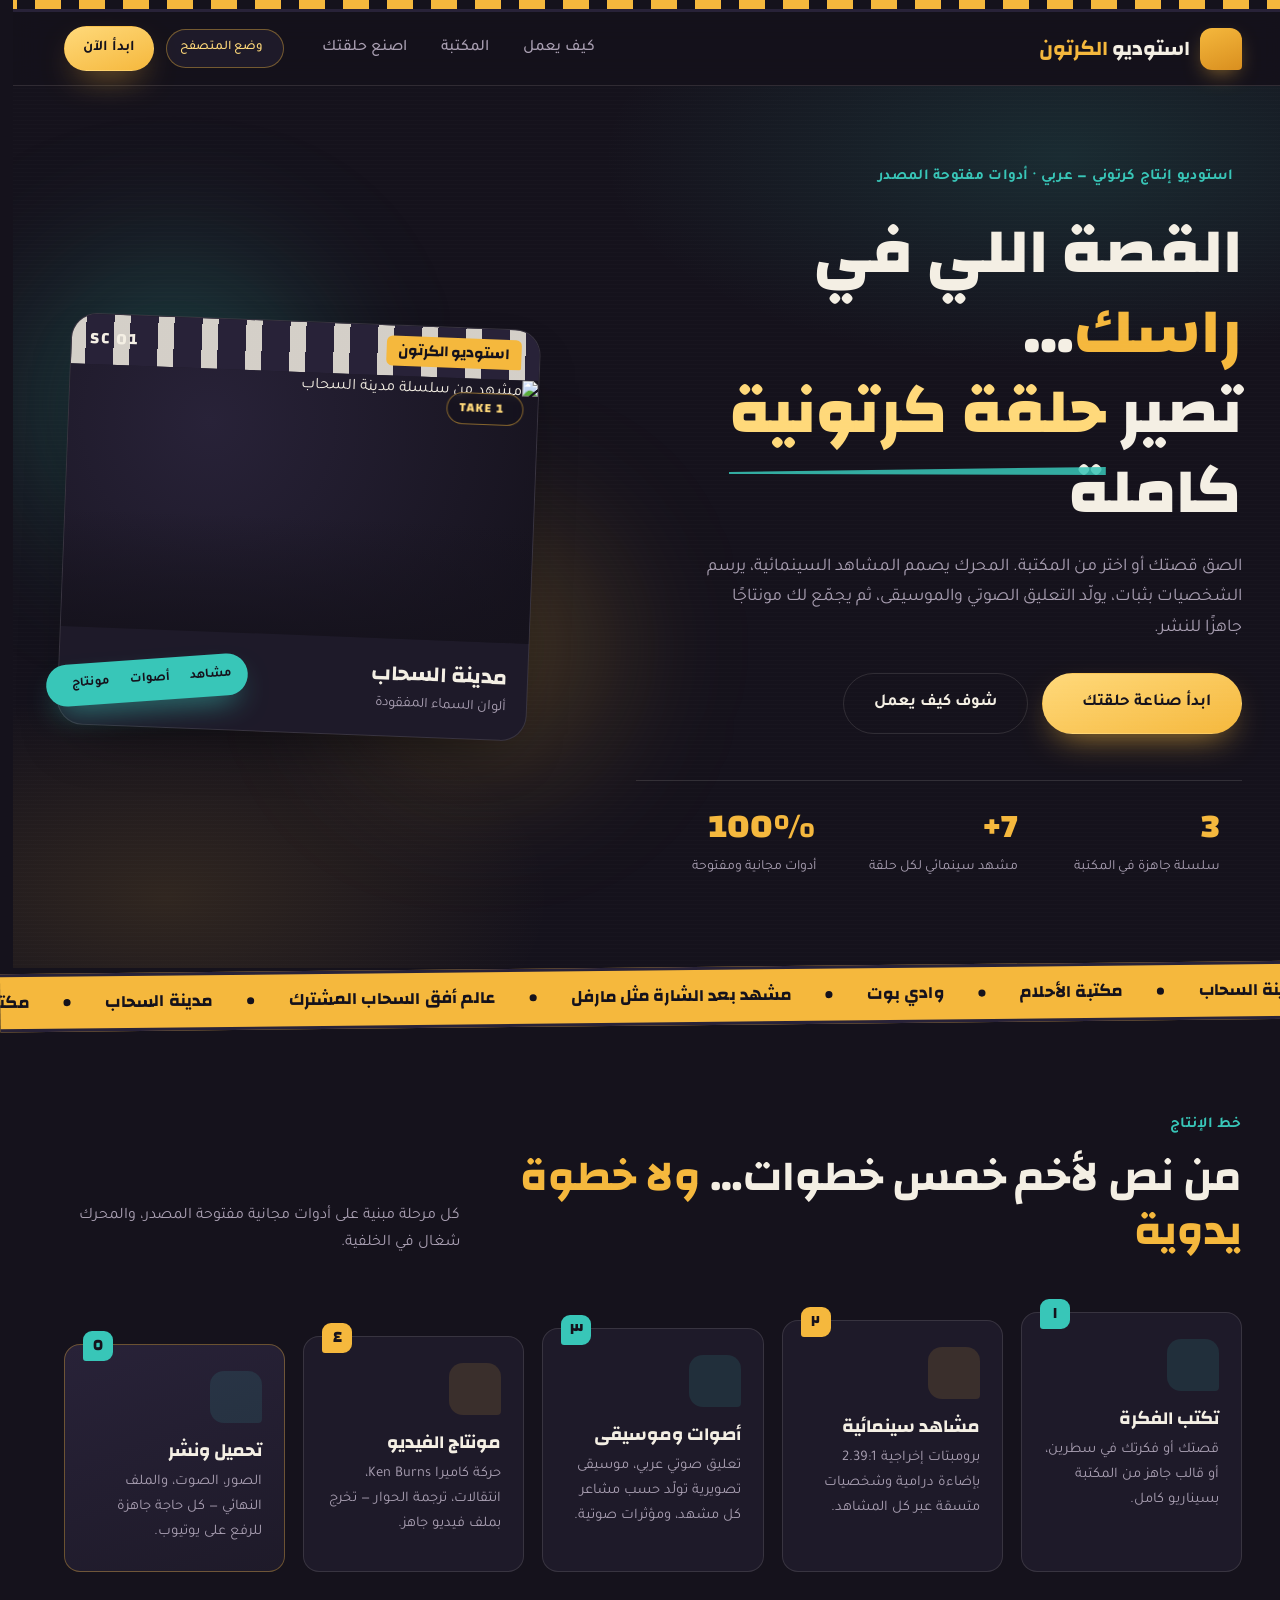
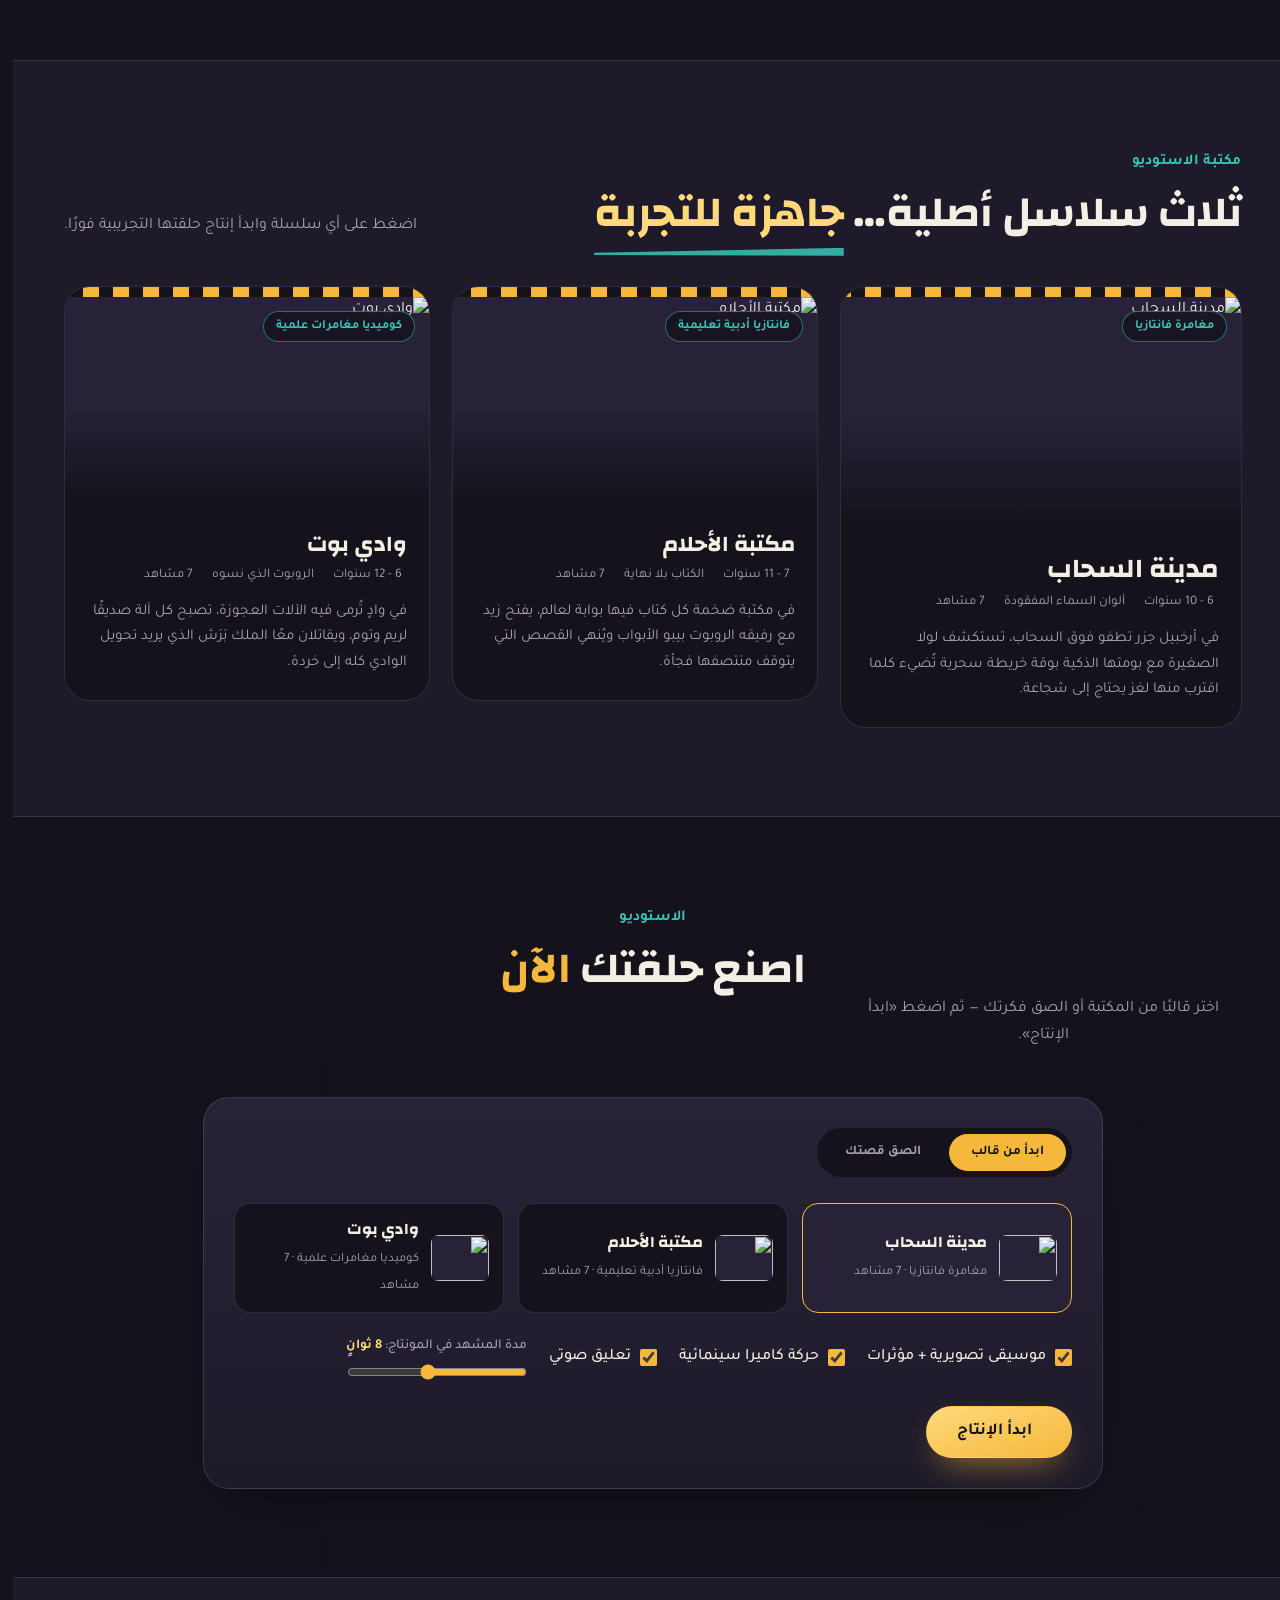
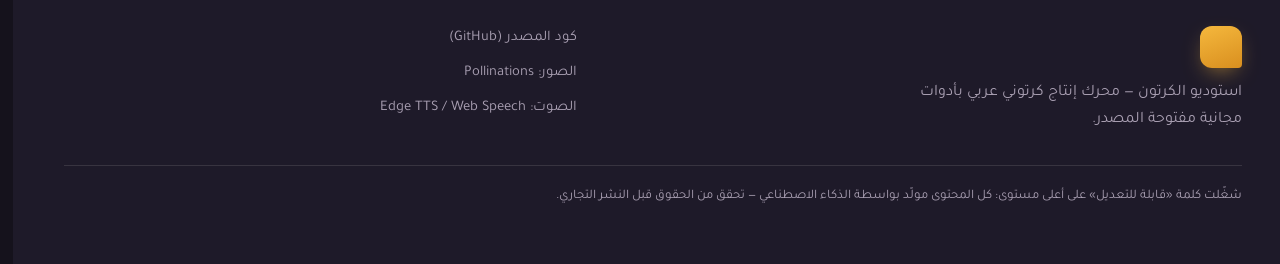
==== web/index.html @ 803f4120 "feat: موقع حي احترافي (GitHub Pages + وضع متصفح) بواجهة استوديو" ====
<!DOCTYPE html>
<html lang="ar" dir="rtl">
<head>
<meta charset="UTF-8">
<meta name="viewport" content="width=device-width, initial-scale=1.0">
<title>استوديو الكرتون — من فكرة إلى حلقة متكاملة</title>
<meta name="description" content="اكتب قصتك واحصل على مشاهد سينمائية، تعليق صوتي، موسيقى ومونتاج جاهز — بأدوات مجانية مفتوحة المصدر.">
<link rel="preconnect" href="https://fonts.googleapis.com">
<link rel="preconnect" href="https://fonts.gstatic.com" crossorigin>
<link href="https://fonts.googleapis.com/css2?family=Changa:wght@400;600;700;800&family=Tajawal:wght@400;500;700&display=swap" rel="stylesheet">
<link rel="stylesheet" href="assets/styles.css">
</head>
<body>

<div class="film-strip" aria-hidden="true"></div>

<header class="site-header">
  <div class="container header-inner">
    <a class="brand" href="#top">
      <span class="brand-mark"><i data-lucide="clapperboard"></i></span>
      <span class="brand-name">استوديو <em>الكرتون</em></span>
    </a>
    <nav class="site-nav" aria-label="التنقل الرئيسي">
      <a href="#how">كيف يعمل</a>
      <a href="#packs">المكتبة</a>
      <a href="#studio">اصنع حلقتك</a>
    </nav>
    <div class="header-actions">
      <span id="mode-badge" class="mode-badge is-loading" title="وضع التشغيل"><i data-lucide="loader-circle"></i><span>جارٍ الفحص…</span></span>
      <a href="#studio" class="btn btn-gold btn-sm">ابدأ الآن</a>
    </div>
  </div>
</header>

<main id="top">

  <section class="hero">
    <div class="container hero-grid">
      <div class="hero-copy">
        <p class="eyebrow"><i data-lucide="wand-2"></i> استوديو إنتاج كرتوني — عربي · أدوات مفتوحة المصدر</p>
        <h1 class="hero-title">القصة اللي في <span class="hl-gold">راسك</span>…<br>تصير <span class="hl-underline">حلقة كرتونية</span> كاملة</h1>
        <p class="hero-sub">الصق قصتك أو اختر من المكتبة. المحرك يصمم المشاهد السينمائية، يرسم الشخصيات بثبات، يولّد التعليق الصوتي والموسيقى، ثم يجمّع لك مونتاجًا جاهزًا للنشر.</p>
        <div class="hero-cta">
          <a href="#studio" class="btn btn-gold btn-lg">ابدأ صناعة حلقتك <i data-lucide="arrow-left"></i></a>
          <a href="#how" class="btn btn-ghost btn-lg">شوف كيف يعمل</a>
        </div>
        <dl class="hero-stats">
          <div><dt>3</dt><dd>سلسلة جاهزة في المكتبة</dd></div>
          <div><dt>7+</dt><dd>مشهد سينمائي لكل حلقة</dd></div>
          <div><dt>100%</dt><dd>أدوات مجانية ومفتوحة</dd></div>
        </dl>
      </div>

      <div class="hero-stage">
        <div class="glow glow-teal" aria-hidden="true"></div>
        <div class="glow glow-gold" aria-hidden="true"></div>
        <figure class="slate-card" id="hero-slate">
          <div class="slate-top">
            <span class="slate-legend">استوديو الكرتون</span>
            <span class="slate-scene">SC 01</span>
          </div>
          <div class="slate-media">
            <img id="hero-slate-img" alt="مشهد من سلسلة مدينة السحاب" src="">
            <div class="slate-overlay"></div>
            <span class="slate-tag"><i data-lucide="film"></i> TAKE 1</span>
          </div>
          <figcaption class="slate-caption">
            <strong id="hero-slate-title">مدينة السحاب</strong>
            <span id="hero-slate-sub">ألوان السماء المفقودة — الحلقة التجريبية</span>
          </figcaption>
        </figure>
        <div class="stage-note" aria-hidden="true">
          <span>مشاهد</span><i data-lucide="image"></i>
          <span>أصوات</span><i data-lucide="mic"></i>
          <span>مونتاج</span><i data-lucide="scissors"></i>
        </div>
      </div>
    </div>
  </section>

  <div class="marquee" aria-hidden="true">
    <div class="marquee-track">
      <span>مدينة السحاب</span><i></i>
      <span>مكتبة الأحلام</span><i></i>
      <span>وادي بوت</span><i></i>
      <span>مشهد بعد الشارة مثل مارفل</span><i></i>
      <span>عالم أفق السحاب المشترك</span><i></i>
      <span>مدينة السحاب</span><i></i>
      <span>مكتبة الأحلام</span><i></i>
      <span>وادي بوت</span><i></i>
      <span>مشهد بعد الشارة مثل مارفل</span><i></i>
      <span>عالم أفق السحاب المشترك</span><i></i>
    </div>
  </div>

  <section class="section" id="how">
    <div class="container">
      <header class="section-head split">
        <div>
          <p class="eyebrow">خط الإنتاج</p>
          <h2>من نص لأخم خمس خطوات… <span class="hl-gold">ولا خطوة يدوية</span></h2>
        </div>
        <p class="section-note">كل مرحلة مبنية على أدوات مجانية مفتوحة المصدر، والمحرك شغال في الخلفية.</p>
      </header>

      <ol class="steps">
        <li class="step" style="--n:1">
          <span class="step-icon"><i data-lucide="pen-line"></i></span>
          <h3>تكتب الفكرة</h3>
          <p>قصتك أو فكرتك في سطرين، أو قالب جاهز من المكتبة بسيناريو كامل.</p>
        </li>
        <li class="step" style="--n:2">
          <span class="step-icon"><i data-lucide="image"></i></span>
          <h3>مشاهد سينمائية</h3>
          <p>برومبتات إخراجية 2.39:1 بإضاءة درامية وشخصيات متسقة عبر كل المشاهد.</p>
        </li>
        <li class="step" style="--n:3">
          <span class="step-icon"><i data-lucide="mic"></i></span>
          <h3>أصوات وموسيقى</h3>
          <p>تعليق صوتي عربي، موسيقى تصويرية تولّد حسب مشاعر كل مشهد، ومؤثرات صوتية.</p>
        </li>
        <li class="step" style="--n:4">
          <span class="step-icon"><i data-lucide="scissors"></i></span>
          <h3>مونتاج الفيديو</h3>
          <p>حركة كاميرا Ken Burns، انتقالات، ترجمة الحوار — تخرج بملف فيديو جاهز.</p>
        </li>
        <li class="step step-cta" style="--n:5">
          <span class="step-icon"><i data-lucide="download"></i></span>
          <h3>تحميل ونشر</h3>
          <p>الصور، الصوت، والملف النهائي — كل حاجة جاهزة للرفع على يوتيوب.</p>
        </li>
      </ol>
    </div>
  </section>

  <section class="section section-alt" id="packs">
    <div class="container">
      <header class="section-head split">
        <div>
          <p class="eyebrow">مكتبة الاستوديو</p>
          <h2>ثلاث سلاسل أصلية… <span class="hl-underline">جاهزة للتجربة</span></h2>
        </div>
        <p class="section-note">اضغط على أي سلسلة وابدأ إنتاج حلقتها التجريبية فورًا.</p>
      </header>
      <div id="packs-grid" class="packs-grid"><!-- rendered by app.js --></div>
    </div>
  </section>

  <section class="section studio" id="studio">
    <div class="container">
      <header class="section-head center">
        <p class="eyebrow">الاستوديو</p>
        <h2>اصنع حلقتك <span class="hl-gold">الآن</span></h2>
        <p class="section-note">اختر قالبًا من المكتبة أو الصق فكرتك — ثم اضغط «ابدأ الإنتاج».</p>
      </header>

      <div class="studio-panel">
        <div class="tabs" role="tablist">
          <button class="tab is-active" role="tab" data-tab="template" aria-selected="true">ابدأ من قالب</button>
          <button class="tab" role="tab" data-tab="custom" aria-selected="false">الصق قصتك</button>
        </div>

        <div class="tab-pane" data-pane="template">
          <div id="pack-picker" class="pack-picker"><!-- rendered by app.js --></div>
        </div>

        <div class="tab-pane is-hidden" data-pane="custom">
          <label class="field-label" for="idea">قصة الحلقة / الفكرة</label>
          <textarea id="idea" rows="6" placeholder="اكتب قصتك هنا… مثلًا: دبابة نينجا خضراء اسمها فول تكتشف أنها تقدر تتحول لأي مركبة، وبتحاول تنقذ المدينة من لص الألعاب."></textarea>
          <p class="field-hint"><i data-lucide="info"></i> في وضع المتصفح نقسم قصتك تلقائيًا إلى مشاهد ونولّد لها صورًا ومونتاجًا. في وضع الخادم يكتب المحرك سيناريو كاملًا بحبكة وشخصيات.</p>
        </div>

        <div class="options-row">
          <label class="opt">
            <input type="checkbox" id="opt-music" checked>
            <span>موسيقى تصويرية + مؤثرات</span>
          </label>
          <label class="opt">
            <input type="checkbox" id="opt-motion" checked>
            <span>حركة كاميرا سينمائية</span>
          </label>
          <label class="opt">
            <input type="checkbox" id="opt-tts" checked>
            <span>تعليق صوتي</span>
          </label>
          <label class="opt opt-slider">
            <span>مدة المشهد في المونتاج: <b id="scene-sec-label">8 ثوانٍ</b></span>
            <input type="range" id="scene-sec" min="3" max="12" step="1" value="8">
          </label>
        </div>

        <div class="studio-actions">
          <button id="btn-generate" class="btn btn-gold btn-lg">
            <i data-lucide="play"></i> ابدأ الإنتاج
          </button>
          <button id="btn-settings" class="btn btn-ghost" title="إعدادات الخادم (كلمة المرور)">
            <i data-lucide="settings-2"></i>
          </button>
        </div>
        <p id="form-msg" class="form-msg is-hidden"></p>
      </div>
    </div>
  </section>

  <section class="section section-alt is-hidden" id="output">
    <div class="container">
      <header class="section-head split">
        <div>
          <p class="eyebrow">الإنتاج</p>
          <h2 id="output-title">حلقتك قيد التجهيز</h2>
        </div>
        <p class="section-note" id="output-sub">اتبع الخطوات أدناه</p>
      </header>

      <ol class="phases" id="phases">
        <li class="phase" data-phase="writing"><i data-lucide="pen-line"></i><span>كتابة السيناريو</span></li>
        <li class="phase" data-phase="images"><i data-lucide="image"></i><span>توليد المشاهد</span></li>
        <li class="phase" data-phase="audio"><i data-lucide="mic"></i><span>الصوت والموسيقى</span></li>
        <li class="phase" data-phase="montage"><i data-lucide="scissors"></i><span>المونتاج</span></li>
        <li class="phase" data-phase="done"><i data-lucide="check-circle-2"></i><span>جاهز</span></li>
      </ol>

      <div class="progress-bar"><span id="progress-fill" style="width:0%"></span></div>
      <p id="progress-text" class="progress-text">البدء…</p>

      <div class="scenes-wrap">
        <h3 class="scenes-heading">مشاهد الحلقة</h3>
        <div id="scenes-grid" class="scenes-grid"><!-- rendered by app.js --></div>
      </div>

      <div class="results-row">
        <div class="result-card" id="result-video">
          <div class="result-card-head"><i data-lucide="clapperboard"></i><span>مونتاج الفيديو</span></div>
          <div class="result-empty">الفيديو بيتجهّز هنا…</div>
        </div>
        <div class="result-card">
          <div class="result-card-head"><i data-lucide="folder-down"></i><span>ملفات الحلقة</span></div>
          <div class="result-actions" id="result-actions"></div>
          <p class="field-hint">حمل الصور كأرشيف، استمع لكل مشهد، أو حمل الفيديو النهائي.</p>
        </div>
      </div>
    </div>
  </section>

</main>

<footer class="site-footer">
  <div class="container footer-inner">
    <div>
      <span class="brand-mark"><i data-lucide="clapperboard"></i></span>
      <p class="footer-tag">استوديو الكرتون — محرك إنتاج كرتوني عربي بأدوات مجانية مفتوحة المصدر.</p>
    </div>
    <ul class="footer-links">
      <li><i data-lucide="github"></i> <a href="https://github.com/ehabatef102-creator/cartoon-studio" target="_blank" rel="noopener">كود المصدر (GitHub)</a></li>
      <li><i data-lucide="image"></i> الصور: Pollinations</li>
      <li><i data-lucide="audio-lines"></i> الصوت: Edge TTS / Web Speech</li>
    </ul>
    <p class="footer-note">شغّلت كلمة «قابلة للتعديل» على أعلى مستوى: كل المحتوى مولّد بواسطة الذكاء الاصطناعي — تحقق من الحقوق قبل النشر التجاري.</p>
  </div>
</footer>

<div class="modal-backdrop is-hidden" id="settings-modal">
  <div class="modal">
    <button class="modal-close" id="settings-close" aria-label="إغلاق"><i data-lucide="x"></i></button>
    <h3>إعدادات الخادم</h3>
    <p class="field-hint">في وضع الخادم (المستضاف ذاتيًا) يمكن حماية لوحة التحكم بكلمة مرور. مخزّنة محليًا فقط.</p>
    <label class="field-label" for="admin-pass">كلمة المرور</label>
    <input type="password" id="admin-pass" placeholder="admin123">
    <div class="modal-actions">
      <button class="btn btn-gold" id="settings-save">حفظ</button>
    </div>
  </div>
</div>

<script src="https://unpkg.com/lucide@0.469.0/dist/umd/lucide.min.js"></script>
<script src="assets/app.js"></script>
</body>
</html>
---- web/assets/styles.css ----
/* ============================================================
   استوديو الكرتون — الهوية البصرية
   لوحة سينمائية: حبر منتصف الليل + ذهبي بروجكتر + تركوازي
   خطوط مفتوحة: Changa (عناوين) + Tajawal (نصوص)
   ============================================================ */

:root {
  --ink: #15121c;
  --ink-2: #1e1a29;
  --ink-3: #282238;
  --gold: #f5b83d;
  --gold-2: #ffd97a;
  --teal: #38c6b8;
  --crimson: #ff5d5d;
  --paper: #f4efe4;
  --muted: #a99fb2;
  --line: rgba(244, 239, 228, 0.12);
  --radius-lg: 26px;
  --radius: 16px;
  --radius-sm: 10px;
  --font-display: "Changa", "Tajawal", sans-serif;
  --font-body: "Tajawal", sans-serif;
  --shadow-card: 0 24px 60px -30px rgba(0, 0, 0, 0.65);
  --ease: cubic-bezier(0.22, 1, 0.36, 1);
}

* { box-sizing: border-box; margin: 0; padding: 0; }

html { scroll-behavior: smooth; }

body {
  font-family: var(--font-body);
  background: var(--ink);
  color: var(--paper);
  line-height: 1.7;
  overflow-x: hidden;
  -webkit-font-smoothing: antialiased;
}

::selection { background: var(--gold); color: var(--ink); }

a { color: inherit; text-decoration: none; }
img { display: block; max-width: 100%; }
button { font-family: inherit; cursor: pointer; }

h1, h2, h3 { font-family: var(--font-display); font-weight: 700; line-height: 1.25; }

.container { width: min(1180px, 92%); margin-inline: auto; }

.is-hidden { display: none !important; }

/* شريط ثقوب الفيلم العلوي */
.film-strip {
  height: 12px;
  background: var(--gold);
  background-image: repeating-linear-gradient(
    to left,
    transparent 0 26px,
    var(--ink) 26px 44px
  );
  border-bottom: 3px solid var(--ink-3);
}

/* ============ الهيدر ============ */
.site-header {
  position: sticky;
  top: 0;
  z-index: 60;
  background: rgba(21, 18, 28, 0.82);
  backdrop-filter: blur(14px);
  border-bottom: 1px solid var(--line);
}

.header-inner {
  display: flex;
  align-items: center;
  gap: 24px;
  padding-block: 14px;
}

.brand { display: inline-flex; align-items: center; gap: 10px; }

.brand-mark {
  width: 42px; height: 42px;
  display: inline-grid;
  place-items: center;
  background: linear-gradient(160deg, var(--gold) 0%, #d98f1f 100%);
  color: var(--ink);
  border-radius: 12px 12px 4px 12px;
  box-shadow: 0 8px 22px -8px rgba(245, 184, 61, 0.7);
}
.brand-mark svg { width: 22px; height: 22px; }

.brand-name { font-family: var(--font-display); font-size: 1.3rem; font-weight: 700; }
.brand-name em { font-style: normal; color: var(--gold); }

.site-nav { display: flex; gap: 6px; margin-inline-start: auto; }
.site-nav a {
  padding: 8px 14px;
  border-radius: 999px;
  color: var(--muted);
  font-weight: 500;
  transition: color 0.2s, background 0.2s;
}
.site-nav a:hover { color: var(--paper); background: var(--ink-3); }

.header-actions { display: flex; align-items: center; gap: 12px; }

.mode-badge {
  display: inline-flex;
  align-items: center;
  gap: 7px;
  padding: 7px 13px;
  border-radius: 999px;
  font-size: 0.82rem;
  font-weight: 500;
  border: 1px solid var(--line);
  background: var(--ink-2);
  color: var(--muted);
}
.mode-badge svg { width: 15px; height: 15px; }
.mode-badge.is-server { color: var(--teal); border-color: rgba(56, 198, 184, 0.4); }
.mode-badge.is-client { color: var(--gold-2); border-color: rgba(245, 184, 61, 0.4); }
.mode-badge.is-loading svg { animation: spin 1.2s linear infinite; }
@keyframes spin { to { transform: rotate(360deg); } }

/* ============ أزرار ============ */
.btn {
  display: inline-flex;
  align-items: center;
  gap: 9px;
  border: 1px solid transparent;
  border-radius: 999px;
  font-family: var(--font-body);
  font-weight: 700;
  transition: transform 0.18s var(--ease), box-shadow 0.18s, background 0.18s;
}
.btn:hover { transform: translateY(-2px); }
.btn svg { width: 18px; height: 18px; }

.btn-gold {
  background: linear-gradient(160deg, var(--gold-2), var(--gold));
  color: var(--ink);
  box-shadow: 0 14px 34px -14px rgba(245, 184, 61, 0.75);
}
.btn-gold:hover { box-shadow: 0 20px 44px -16px rgba(245, 184, 61, 0.9); }

.btn-ghost {
  background: transparent;
  color: var(--paper);
  border-color: var(--line);
}
.btn-ghost:hover { background: var(--ink-2); }

.btn-sm { padding: 9px 18px; font-size: 0.92rem; }
.btn-lg { padding: 15px 30px; font-size: 1.05rem; }

/* ============ الهيرو ============ */
.hero {
  position: relative;
  padding: 76px 0 88px;
  overflow: hidden;
}
.hero::before {
  content: "";
  position: absolute;
  inset: 0;
  background-image: radial-gradient(ellipse 60% 40% at 82% 8%, rgba(56, 198, 184, 0.14), transparent 60%),
    radial-gradient(ellipse 50% 40% at 12% 92%, rgba(245, 184, 61, 0.12), transparent 60%);
  pointer-events: none;
}
.hero::after {
  content: "";
  position: absolute;
  inset: 0;
  background-image: repeating-linear-gradient(
    0deg,
    transparent 0 3px,
    rgba(255, 255, 255, 0.012) 3px 4px
  );
  pointer-events: none;
}

.hero-grid {
  position: relative;
  display: grid;
  grid-template-columns: 1.08fr 0.92fr;
  gap: 56px;
  align-items: center;
}

.eyebrow {
  display: inline-flex;
  align-items: center;
  gap: 8px;
  color: var(--teal);
  font-weight: 700;
  font-size: 0.95rem;
  letter-spacing: 0.3px;
}
.eyebrow svg { width: 17px; height: 17px; }

.hero-title {
  font-size: clamp(2.3rem, 5vw, 4rem);
  font-weight: 800;
  margin: 22px 0 20px;
}
.hl-gold { color: var(--gold); }
.hl-underline {
  position: relative;
  color: var(--gold-2);
  white-space: nowrap;
}
.hl-underline::after {
  content: "";
  position: absolute;
  left: 0; right: 0; bottom: -4px;
  height: 8px;
  background: var(--teal);
  clip-path: polygon(0 62%, 100% 0, 100% 100%, 0 88%);
  opacity: 0.85;
}

.hero-sub { color: var(--muted); font-size: 1.12rem; max-width: 54ch; }

.hero-cta { display: flex; gap: 14px; margin-top: 30px; flex-wrap: wrap; }

.hero-stats {
  display: flex;
  gap: 0;
  margin-top: 46px;
  border-top: 1px solid var(--line);
}
.hero-stats div { flex: 1; padding: 18px 22px 0 0; }
.hero-stats dt { font-family: var(--font-display); font-weight: 800; font-size: 2.1rem; color: var(--gold); }
.hero-stats dd { color: var(--muted); font-size: 0.88rem; }

/* بطاقة الكلاكبورد المائلة */
.hero-stage { position: relative; }

.glow {
  position: absolute;
  border-radius: 50%;
  filter: blur(70px);
  pointer-events: none;
  z-index: 0;
}
.glow-teal { width: 300px; height: 300px; background: rgba(56, 198, 184, 0.22); top: -60px; left: -40px; }
.glow-gold { width: 260px; height: 260px; background: rgba(245, 184, 61, 0.2); bottom: -50px; right: -30px; }

.slate-card {
  position: relative;
  z-index: 1;
  width: 100%;
  max-width: 470px;
  margin-inline-start: auto;
  background: var(--ink-2);
  border: 1px solid var(--line);
  border-radius: var(--radius-lg);
  overflow: hidden;
  box-shadow: var(--shadow-card);
  transform: rotate(2.2deg) translateY(6px);
  transition: transform 0.5s var(--ease);
}
.slate-card:hover { transform: rotate(0deg) translateY(0); }

.slate-top {
  display: flex;
  justify-content: space-between;
  align-items: center;
  padding: 10px 18px;
  background:
    repeating-linear-gradient(
      to left,
      var(--ink-3) 0 14px,
      rgba(244, 239, 228, 0.85) 14px 30px,
      var(--ink-3) 30px 44px
    );
}
.slate-legend {
  font-family: var(--font-display);
  font-weight: 700;
  font-size: 0.95rem;
  background: var(--gold);
  color: var(--ink);
  padding: 2px 12px;
  border-radius: 6px 6px 2px 6px;
}
.slate-scene {
  font-family: var(--font-display);
  font-weight: 700;
  letter-spacing: 2px;
  color: var(--paper);
}

.slate-media { position: relative; aspect-ratio: 16 / 9; background: var(--ink-3); }
.slate-media img { width: 100%; height: 100%; object-fit: cover; }
.slate-overlay {
  position: absolute;
  inset: 0;
  background: linear-gradient(180deg, transparent 55%, rgba(21, 18, 28, 0.85));
}
.slate-tag {
  position: absolute;
  top: 14px; right: 14px;
  display: inline-flex;
  align-items: center;
  gap: 6px;
  background: rgba(21, 18, 28, 0.75);
  border: 1px solid rgba(245, 184, 61, 0.5);
  color: var(--gold-2);
  font-family: var(--font-display);
  font-weight: 700;
  letter-spacing: 1px;
  font-size: 0.8rem;
  padding: 4px 12px;
  border-radius: 999px;
  backdrop-filter: blur(4px);
}
.slate-tag svg { width: 14px; height: 14px; }

.slate-caption { display: flex; flex-direction: column; padding: 16px 20px 20px; }
.slate-caption strong { font-family: var(--font-display); font-size: 1.35rem; }
.slate-caption span { color: var(--muted); font-size: 0.9rem; }

.stage-note {
  position: absolute;
  z-index: 2;
  left: -18px;
  bottom: 26px;
  display: flex;
  align-items: center;
  gap: 10px;
  background: var(--teal);
  color: var(--ink);
  font-weight: 700;
  font-size: 0.82rem;
  padding: 10px 16px;
  border-radius: 999px;
  box-shadow: 0 14px 30px -12px rgba(56, 198, 184, 0.8);
  transform: rotate(-4deg);
}
.stage-note svg { width: 15px; height: 15px; }

/* ============ الماركي ============ */
.marquee {
  background: var(--gold);
  color: var(--ink);
  overflow: hidden;
  padding: 11px 0;
  transform: rotate(-0.6deg) scale(1.02);
  border-block: 3px solid var(--ink-3);
}
.marquee-track {
  display: flex;
  gap: 34px;
  width: max-content;
  animation: marquee 30s linear infinite;
}
.marquee-track span { font-family: var(--font-display); font-weight: 700; font-size: 1.05rem; white-space: nowrap; }
.marquee-track i { width: 7px; height: 7px; background: var(--ink); border-radius: 50%; align-self: center; }
@keyframes marquee { to { transform: translateX(50%); } }

/* ============ أقسام عامة ============ */
.section { padding: 88px 0; }
.section-alt { background: var(--ink-2); border-block: 1px solid var(--line); }

.section-head { margin-bottom: 46px; }
.section-head.split { display: flex; align-items: flex-end; justify-content: space-between; gap: 30px; }
.section-head.center { text-align: center; }
.section-head h2 { font-size: clamp(1.8rem, 3.4vw, 2.7rem); margin-top: 10px; }
.section-note { color: var(--muted); max-width: 44ch; }

/* ============ خطوات ============ */
.steps {
  display: grid;
  grid-template-columns: repeat(5, 1fr);
  gap: 18px;
  list-style: none;
  counter-reset: step;
}

.step {
  position: relative;
  background: var(--ink-2);
  border: 1px solid var(--line);
  border-radius: var(--radius);
  padding: 26px 22px;
  transition: transform 0.3s var(--ease), border-color 0.3s, background 0.3s;
  margin-top: calc(var(--n) * 8px);
}
.step:hover {
  transform: translateY(-8px) rotate(-0.6deg);
  border-color: rgba(245, 184, 61, 0.45);
  background: var(--ink-3);
}
.step::before {
  counter-increment: step;
  content: counter(step, arabic-indic);
  position: absolute;
  top: -14px;
  left: 18px;
  font-family: var(--font-display);
  font-weight: 800;
  font-size: 1rem;
  color: var(--ink);
  background: var(--teal);
  min-width: 30px;
  height: 30px;
  display: grid;
  place-items: center;
  border-radius: 9px 9px 9px 3px;
}
.step:nth-child(even)::before { background: var(--gold); }

.step-icon {
  display: inline-grid;
  place-items: center;
  width: 52px; height: 52px;
  border-radius: 14px 14px 4px 14px;
  background: rgba(56, 198, 184, 0.12);
  color: var(--teal);
  margin-bottom: 16px;
}
.step:nth-child(even) .step-icon { background: rgba(245, 184, 61, 0.13); color: var(--gold); }
.step-icon svg { width: 24px; height: 24px; }

.step h3 { font-size: 1.15rem; margin-bottom: 8px; }
.step p { color: var(--muted); font-size: 0.92rem; }

.step-cta { background: linear-gradient(160deg, var(--ink-3), var(--ink-2)); border-color: rgba(245, 184, 61, 0.35); }

/* ============ المكتبة ============ */
.packs-grid {
  display: grid;
  grid-template-columns: 1.1fr 1fr 1fr;
  gap: 22px;
  align-items: start;
}

.pack-card {
  position: relative;
  background: var(--ink);
  border: 1px solid var(--line);
  border-radius: var(--radius-lg);
  overflow: hidden;
  transition: transform 0.35s var(--ease), border-color 0.35s;
  cursor: pointer;
}
.pack-card:hover { transform: translateY(-10px); border-color: rgba(245, 184, 61, 0.55); }

.pack-card .pack-strip {
  height: 10px;
  background: repeating-linear-gradient(
    to left,
    var(--gold) 0 16px,
    var(--ink) 16px 30px
  );
}

.pack-media { aspect-ratio: 16 / 9.4; overflow: hidden; position: relative; background: var(--ink-3); }
.pack-media img { width: 100%; height: 100%; object-fit: cover; transition: transform 0.6s var(--ease); }
.pack-card:hover .pack-media img { transform: scale(1.06); }
.pack-media::after {
  content: "";
  position: absolute;
  inset: 0;
  background: linear-gradient(180deg, transparent 50%, var(--ink) 96%);
}

.pack-genre {
  position: absolute;
  top: 14px; right: 14px;
  z-index: 1;
  background: rgba(21, 18, 28, 0.8);
  border: 1px solid rgba(56, 198, 184, 0.5);
  color: var(--teal);
  font-size: 0.78rem;
  font-weight: 700;
  padding: 4px 12px;
  border-radius: 999px;
  backdrop-filter: blur(4px);
}

.pack-body { padding: 20px 22px 24px; }
.pack-body h3 { font-size: 1.4rem; }
.pack-meta { display: flex; flex-wrap: wrap; gap: 14px; color: var(--muted); font-size: 0.82rem; margin: 6px 0 12px; }
.pack-meta span { display: inline-flex; align-items: center; gap: 5px; }
.pack-meta svg { width: 14px; height: 14px; color: var(--gold); }
.pack-logline { color: var(--muted); font-size: 0.94rem; }

.pack-card.is-featured { grid-row: span 1; }
.pack-card.is-featured .pack-body h3 { font-size: 1.7rem; }

.pack-picker { display: grid; grid-template-columns: repeat(3, 1fr); gap: 14px; }
.pack-option {
  display: flex;
  align-items: center;
  gap: 12px;
  background: var(--ink);
  border: 1px solid var(--line);
  border-radius: var(--radius);
  padding: 12px 14px;
  cursor: pointer;
  transition: border-color 0.2s, background 0.2s;
}
.pack-option:hover { border-color: rgba(56, 198, 184, 0.5); }
.pack-option.is-active { border-color: var(--gold); background: var(--ink-3); }
.pack-option .opt-thumb {
  width: 58px; height: 46px;
  border-radius: 8px;
  object-fit: cover;
  background: var(--ink-3);
  flex-shrink: 0;
}
.pack-option .opt-name { font-family: var(--font-display); font-weight: 700; }
.pack-option .opt-sub { color: var(--muted); font-size: 0.8rem; }

/* ============ الاستوديو ============ */
.studio-panel {
  background: linear-gradient(180deg, var(--ink-3), var(--ink-2));
  border: 1px solid var(--line);
  border-radius: var(--radius-lg);
  padding: 30px;
  max-width: 900px;
  margin-inline: auto;
  box-shadow: var(--shadow-card);
}

.tabs { display: inline-flex; gap: 6px; background: var(--ink); padding: 6px; border-radius: 999px; margin-bottom: 26px; }
.tab {
  border: 0;
  background: transparent;
  color: var(--muted);
  font-weight: 700;
  padding: 10px 22px;
  border-radius: 999px;
  transition: background 0.2s, color 0.2s;
}
.tab.is-active { background: var(--gold); color: var(--ink); }

.tab-pane { margin-bottom: 22px; }

.field-label { display: block; font-weight: 700; margin-bottom: 8px; }
textarea, input[type="password"] {
  width: 100%;
  background: var(--ink);
  border: 1px solid var(--line);
  border-radius: var(--radius-sm);
  color: var(--paper);
  font-family: inherit;
  font-size: 1rem;
  padding: 14px 16px;
  resize: vertical;
  transition: border-color 0.2s;
}
textarea:focus, input:focus { outline: none; border-color: var(--gold); }

.field-hint { color: var(--muted); font-size: 0.85rem; margin-top: 8px; display: flex; gap: 6px; align-items: flex-start; }
.field-hint svg { width: 15px; height: 15px; flex-shrink: 0; margin-top: 3px; color: var(--teal); }

.options-row { display: flex; flex-wrap: wrap; gap: 22px; align-items: center; margin: 6px 0 26px; }
.opt { display: inline-flex; align-items: center; gap: 9px; font-weight: 500; cursor: pointer; color: var(--paper); }
.opt input[type="checkbox"] { accent-color: var(--gold); width: 17px; height: 17px; }
.opt-slider { flex-direction: column; align-items: flex-start; gap: 6px; color: var(--muted); font-size: 0.85rem; }
.opt-slider b { color: var(--gold-2); }
.opt-slider input[type="range"] { accent-color: var(--gold); width: 180px; }

.studio-actions { display: flex; gap: 12px; align-items: center; }
.form-msg { margin-top: 16px; padding: 12px 16px; border-radius: var(--radius-sm); font-weight: 500; }
.form-msg.is-error { background: rgba(255, 93, 93, 0.12); border: 1px solid rgba(255, 93, 93, 0.4); color: #ffb3b3; }
.form-msg.is-info { background: rgba(56, 198, 184, 0.1); border: 1px solid rgba(56, 198, 184, 0.35); color: #bfeee8; }

/* ============ الإخراج ============ */
.phases {
  display: flex;
  list-style: none;
  gap: 0;
  margin-bottom: 24px;
  background: var(--ink);
  border: 1px solid var(--line);
  border-radius: 999px;
  padding: 8px;
  flex-wrap: wrap;
}
.phase {
  flex: 1;
  display: inline-flex;
  align-items: center;
  justify-content: center;
  gap: 8px;
  padding: 10px 12px;
  border-radius: 999px;
  color: var(--muted);
  font-weight: 700;
  font-size: 0.9rem;
  white-space: nowrap;
  transition: background 0.3s, color 0.3s;
}
.phase svg { width: 17px; height: 17px; }
.phase.is-active { background: var(--ink-3); color: var(--gold-2); }
.phase.is-done { background: rgba(56, 198, 184, 0.14); color: var(--teal); }

.progress-bar { height: 12px; background: var(--ink); border: 1px solid var(--line); border-radius: 999px; overflow: hidden; }
#progress-fill {
  display: block;
  height: 100%;
  width: 0;
  background: linear-gradient(90deg, var(--teal), var(--gold));
  border-radius: 999px;
  transition: width 0.6s var(--ease);
}
.progress-text { color: var(--muted); font-size: 0.9rem; margin-top: 10px; text-align: center; }

.scenes-wrap { margin-top: 40px; }
.scenes-heading { font-size: 1.3rem; margin-bottom: 18px; }

.scenes-grid {
  display: grid;
  grid-template-columns: repeat(auto-fill, minmax(240px, 1fr));
  gap: 16px;
}
.scene-card {
  position: relative;
  background: var(--ink);
  border: 1px solid var(--line);
  border-radius: var(--radius);
  overflow: hidden;
  transition: transform 0.3s var(--ease);
}
.scene-card:hover { transform: translateY(-5px); }
.scene-card .sc-img {
  aspect-ratio: 16 / 10;
  background: var(--ink-3);
  display: grid;
  place-items: center;
  color: var(--muted);
  overflow: hidden;
}
.scene-card .sc-img img { width: 100%; height: 100%; object-fit: cover; opacity: 0; transition: opacity 0.6s; }
.scene-card .sc-img img.loaded { opacity: 1; }
.scene-card .sc-img.loading::before {
  content: "";
  width: 26px; height: 26px;
  border: 3px solid var(--ink-3);
  border-top-color: var(--gold);
  border-radius: 50%;
  animation: spin 0.9s linear infinite;
}
.sc-body { padding: 12px 14px 14px; }
.sc-body h4 { font-size: 1rem; }
.sc-meta { color: var(--muted); font-size: 0.8rem; }
.sc-beat {
  position: absolute;
  top: 10px; left: 10px;
  background: rgba(21, 18, 28, 0.8);
  border: 1px solid rgba(245, 184, 61, 0.45);
  color: var(--gold-2);
  font-size: 0.72rem;
  font-weight: 700;
  padding: 2px 9px;
  border-radius: 999px;
  z-index: 2;
}

.results-row {
  display: grid;
  grid-template-columns: 1.5fr 1fr;
  gap: 20px;
  margin-top: 40px;
}
.result-card {
  background: var(--ink);
  border: 1px solid var(--line);
  border-radius: var(--radius);
  padding: 20px;
  min-height: 180px;
}
.result-card-head {
  display: flex;
  align-items: center;
  gap: 9px;
  font-family: var(--font-display);
  font-weight: 700;
  margin-bottom: 16px;
}
.result-card-head svg { width: 19px; height: 19px; color: var(--gold); }
.result-empty { color: var(--muted); font-size: 0.9rem; display: grid; place-items: center; min-height: 120px; }

.result-actions { display: flex; flex-direction: column; gap: 10px; }
.result-actions .btn { justify-content: center; }
.result-actions .btn:disabled { opacity: 0.45; cursor: not-allowed; transform: none; }

video.preview-video { width: 100%; border-radius: var(--radius-sm); background: #000; }

/* ============ الفوتر ============ */
.site-footer { border-top: 1px solid var(--line); padding: 48px 0 56px; background: var(--ink-2); }
.footer-inner { display: grid; grid-template-columns: 1.2fr 1fr; gap: 30px; align-items: start; }
.footer-tag { color: var(--muted); margin-top: 12px; max-width: 40ch; }
.footer-links { list-style: none; display: flex; flex-direction: column; gap: 10px; color: var(--muted); }
.footer-links li { display: flex; align-items: center; gap: 9px; font-size: 0.92rem; }
.footer-links svg { width: 16px; height: 16px; color: var(--gold); }
.footer-links a:hover { color: var(--gold-2); }
.footer-note { grid-column: 1 / -1; color: var(--muted); font-size: 0.82rem; border-top: 1px solid var(--line); padding-top: 20px; }

/* ============ المودال ============ */
.modal-backdrop {
  position: fixed;
  inset: 0;
  z-index: 100;
  background: rgba(10, 8, 14, 0.7);
  backdrop-filter: blur(6px);
  display: grid;
  place-items: center;
}
.modal {
  position: relative;
  width: min(460px, 92%);
  background: var(--ink-2);
  border: 1px solid var(--line);
  border-radius: var(--radius-lg);
  padding: 30px;
}
.modal-close {
  position: absolute;
  top: 14px; left: 14px;
  background: var(--ink-3);
  border: 0;
  color: var(--paper);
  width: 34px; height: 34px;
  border-radius: 50%;
  display: grid;
  place-items: center;
}
.modal-close svg { width: 17px; height: 17px; }
.modal h3 { margin-bottom: 10px; }
.modal-actions { margin-top: 18px; }

/* ============ استجابة ============ */
@media (max-width: 960px) {
  .hero-grid { grid-template-columns: 1fr; gap: 40px; }
  .slate-card { margin-inline: auto; }
  .steps { grid-template-columns: repeat(2, 1fr); }
  .step { margin-top: calc(var(--n) * 5px); }
  .packs-grid { grid-template-columns: 1fr; }
  .results-row { grid-template-columns: 1fr; }
  .site-nav { display: none; }
  .section-head.split { flex-direction: column; align-items: flex-start; }
  .footer-inner { grid-template-columns: 1fr; }
  .pack-picker { grid-template-columns: 1fr; }
}

@media (max-width: 560px) {
  .steps { grid-template-columns: 1fr; }
  .phases { border-radius: var(--radius); }
  .hero { padding: 46px 0 60px; }
  .hero-cta { flex-direction: column; }
  .hero-cta .btn { justify-content: center; }
  .studio-panel { padding: 20px 16px; }
  .mode-badge span { display: none; }
}
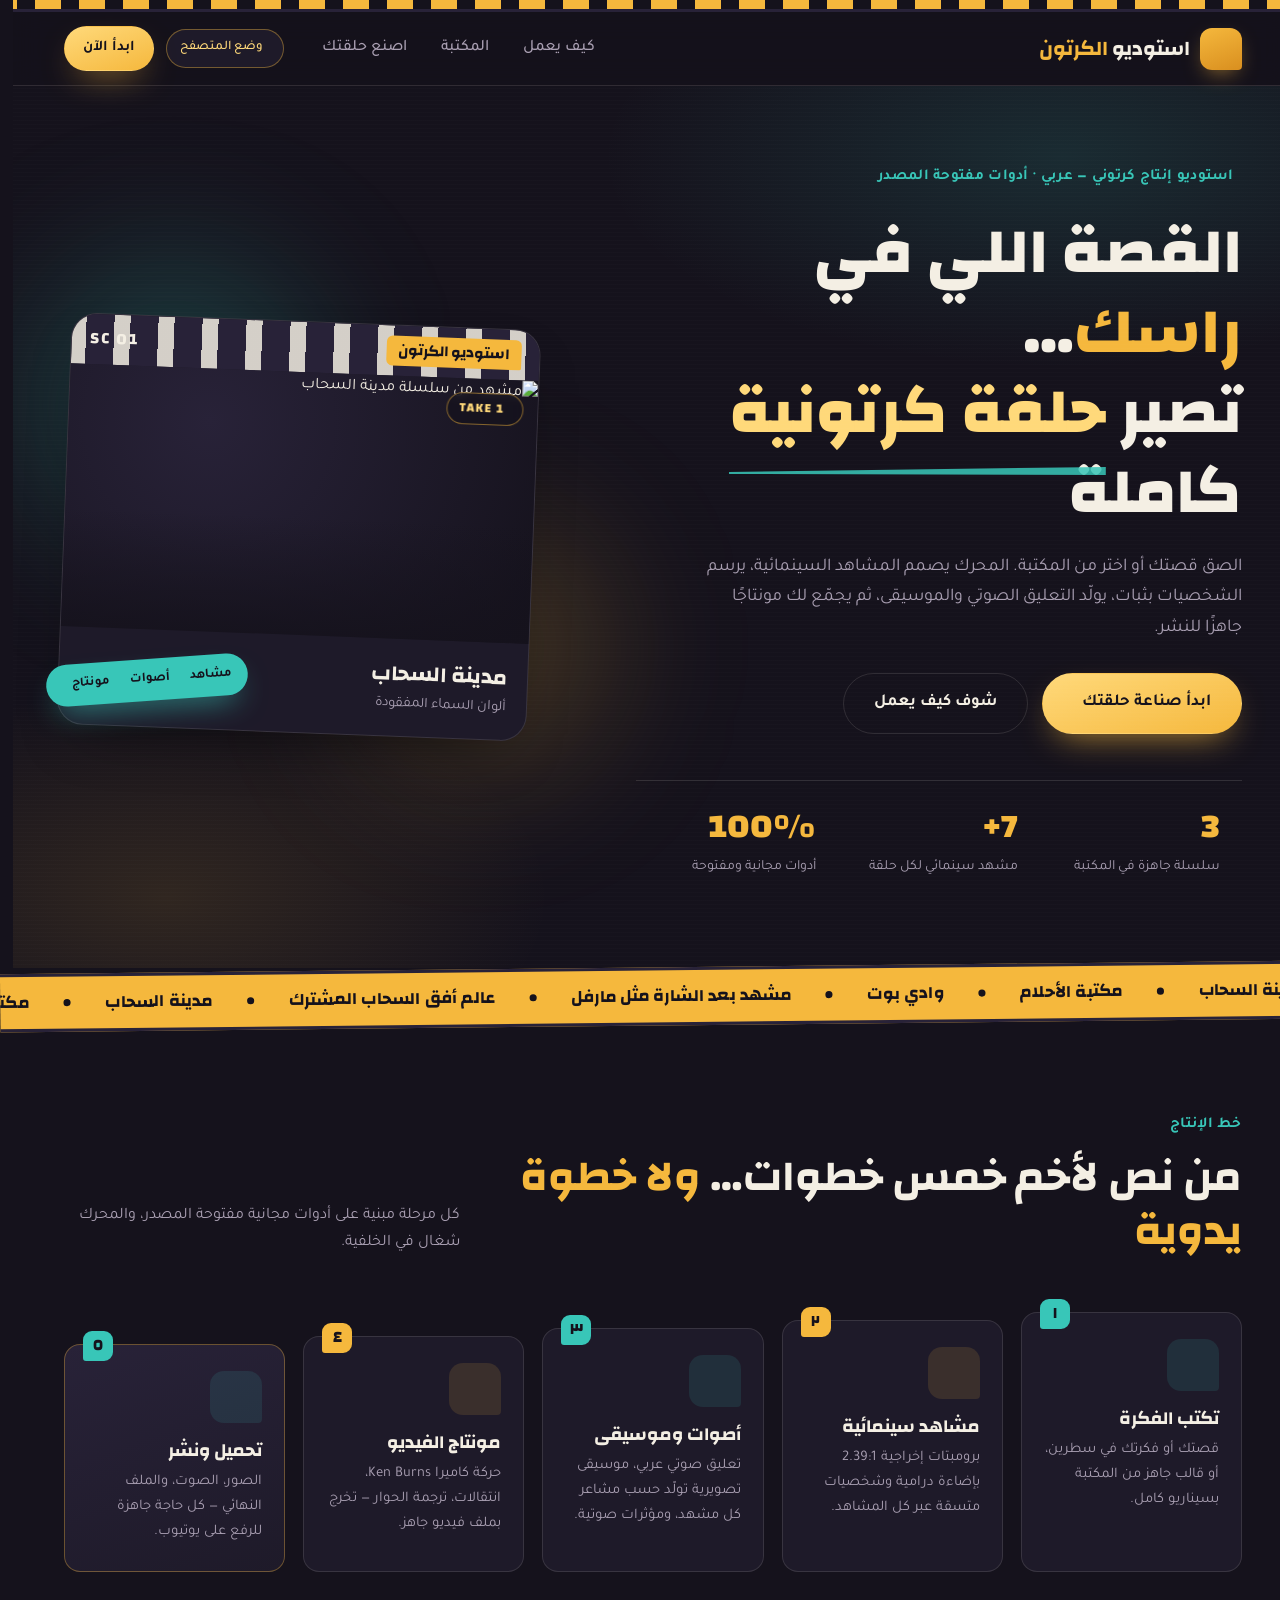
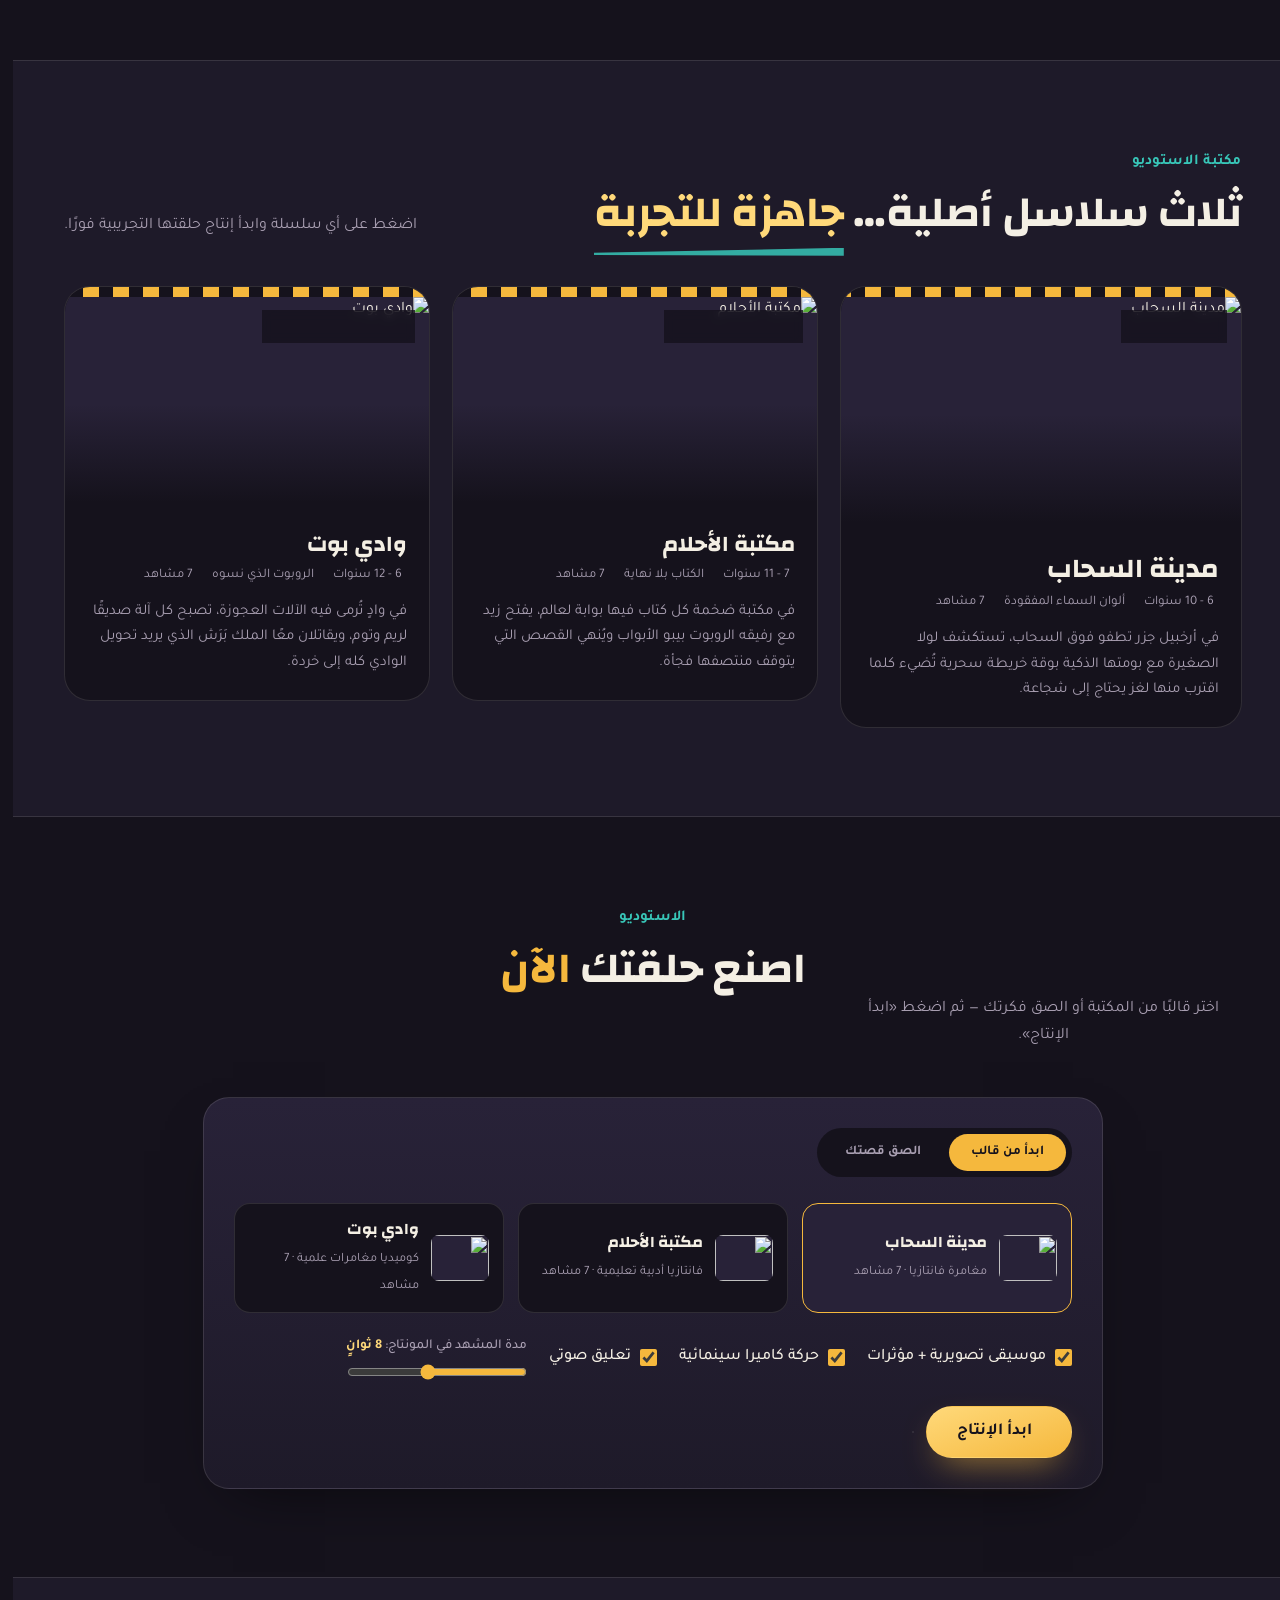
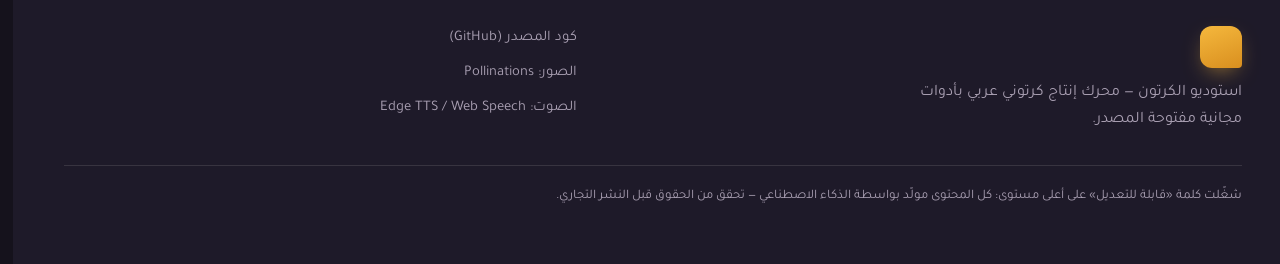
==== commit c6df596b: "feat: طاقم المخرج الكامل — مساعد مخرج يراجع الاتساق، باني شخصيات بحقول (ألوان/شكل/ملامح/صوت)، إضاءة " ====
--- a/web/index.html
+++ b/web/index.html
@@ -166,8 +166,19 @@
 
         <div class="tab-pane is-hidden" data-pane="custom">
           <label class="field-label" for="idea">قصة الحلقة / الفكرة</label>
-          <textarea id="idea" rows="6" placeholder="اكتب قصتك هنا… مثلًا: دبابة نينجا خضراء اسمها فول تكتشف أنها تقدر تتحول لأي مركبة، وبتحاول تنقذ المدينة من لص الألعاب."></textarea>
-          <p class="field-hint"><i data-lucide="info"></i> في وضع المتصفح نقسم قصتك تلقائيًا إلى مشاهد ونولّد لها صورًا ومونتاجًا. في وضع الخادم يكتب المحرك سيناريو كاملًا بحبكة وشخصيات.</p>
+          <textarea id="idea" rows="4" placeholder="اكتب قصتك هنا… مثلًا: دبابة نينجا خضراء اسمها فول تكتشف أنها تقدر تتحول لأي مركبة، وبتحاول تنقذ المدينة من لص الألعاب."></textarea>
+
+          <label class="field-label" for="chars">الشخصيات <span class="field-label-sub">(أضف كل شخصية بحقولها — الألوان والشكل يُثبتان في كل المشاهد)</span></label>
+          <div id="chars-builder"><!-- rendered by app.js --></div>
+          <button type="button" id="btn-add-char" class="btn btn-ghost btn-sm"><i data-lucide="plus"></i> إضافة شخصية</button>
+
+          <label class="field-label" for="events">الأحداث <span class="field-label-sub">(ملخص قصة الحلقة / نقاط الحبكة — يوجه المخرج)</span></label>
+          <textarea id="events" rows="4" placeholder="مثال:
+- فول يكتشف أن لص الألعاب سرق ألعاب حي الحي
+- فول يطارد اللص بأشكال مركبات مختلفة
+- سارة تكتشف أن اللص خدعة من روبوت خارق
+- المعركة النهائية في مصنع الألعاب، وفول ينقذ الألعاب"></textarea>
+          <p class="field-hint"><i data-lucide="info"></i> في وضع الخادم/السحابة يتصرف المحرك كمخرج استوديو: يكتب سيناريو كاملًا بهذه الشخصيات والأحداث بأصوات مميزة لكل شخصية. في وضع المتصفح تُستخدم الفكرة فقط.</p>
         </div>
 
         <div class="options-row">
@@ -266,6 +277,9 @@
     <p class="field-hint">في وضع الخادم (المستضاف ذاتيًا) يمكن حماية لوحة التحكم بكلمة مرور. مخزّنة محليًا فقط.</p>
     <label class="field-label" for="admin-pass">كلمة المرور</label>
     <input type="password" id="admin-pass" placeholder="admin123">
+    <label class="field-label" for="api-base">عنوان خادم السحابة (اختياري)</label>
+    <input type="text" id="api-base" placeholder="https://cartoon-studio.onrender.com" dir="ltr">
+    <p class="field-hint">لو الموقع حي على GitHub Pages وتريد التوليد عبر السحابة: ضع رابط الخادم المنشور هنا (مثل Render/Railway) واضغط حفظ — يتحول الموقع تلقائيًا لوضع الخادم السحابي.</p>
     <div class="modal-actions">
       <button class="btn btn-gold" id="settings-save">حفظ</button>
     </div>
--- a/web/assets/styles.css
+++ b/web/assets/styles.css
@@ -759,3 +759,14 @@
   .studio-panel { padding: 20px 16px; }
   .mode-badge span { display: none; }
 }
+
+/* باني الشخصيات */
+#chars-builder { display: flex; flex-direction: column; gap: 12px; margin-bottom: 12px; }
+.char-row { position: relative; border: 1px solid rgba(251, 191, 36, 0.25); border-radius: 14px; padding: 12px 44px 12px 12px; background: rgba(255, 255, 255, 0.03); display: flex; flex-direction: column; gap: 8px; }
+.char-fields { display: grid; grid-template-columns: 1fr 1fr; gap: 8px; }
+.char-row input, .char-row select { width: 100%; background: rgba(13, 18, 38, 0.6); border: 1px solid rgba(148, 163, 184, 0.25); color: #e2e8f0; border-radius: 10px; padding: 9px 12px; font: inherit; }
+.char-row input:focus, .char-row select:focus { outline: none; border-color: #fbbf24; }
+.char-del { position: absolute; top: 10px; left: 10px; background: none; border: none; color: #f87171; cursor: pointer; padding: 4px; border-radius: 8px; }
+.char-del:hover { background: rgba(248, 113, 113, 0.12); }
+#btn-add-char { margin-bottom: 14px; }
+@media (max-width: 640px) { .char-fields { grid-template-columns: 1fr; } }
